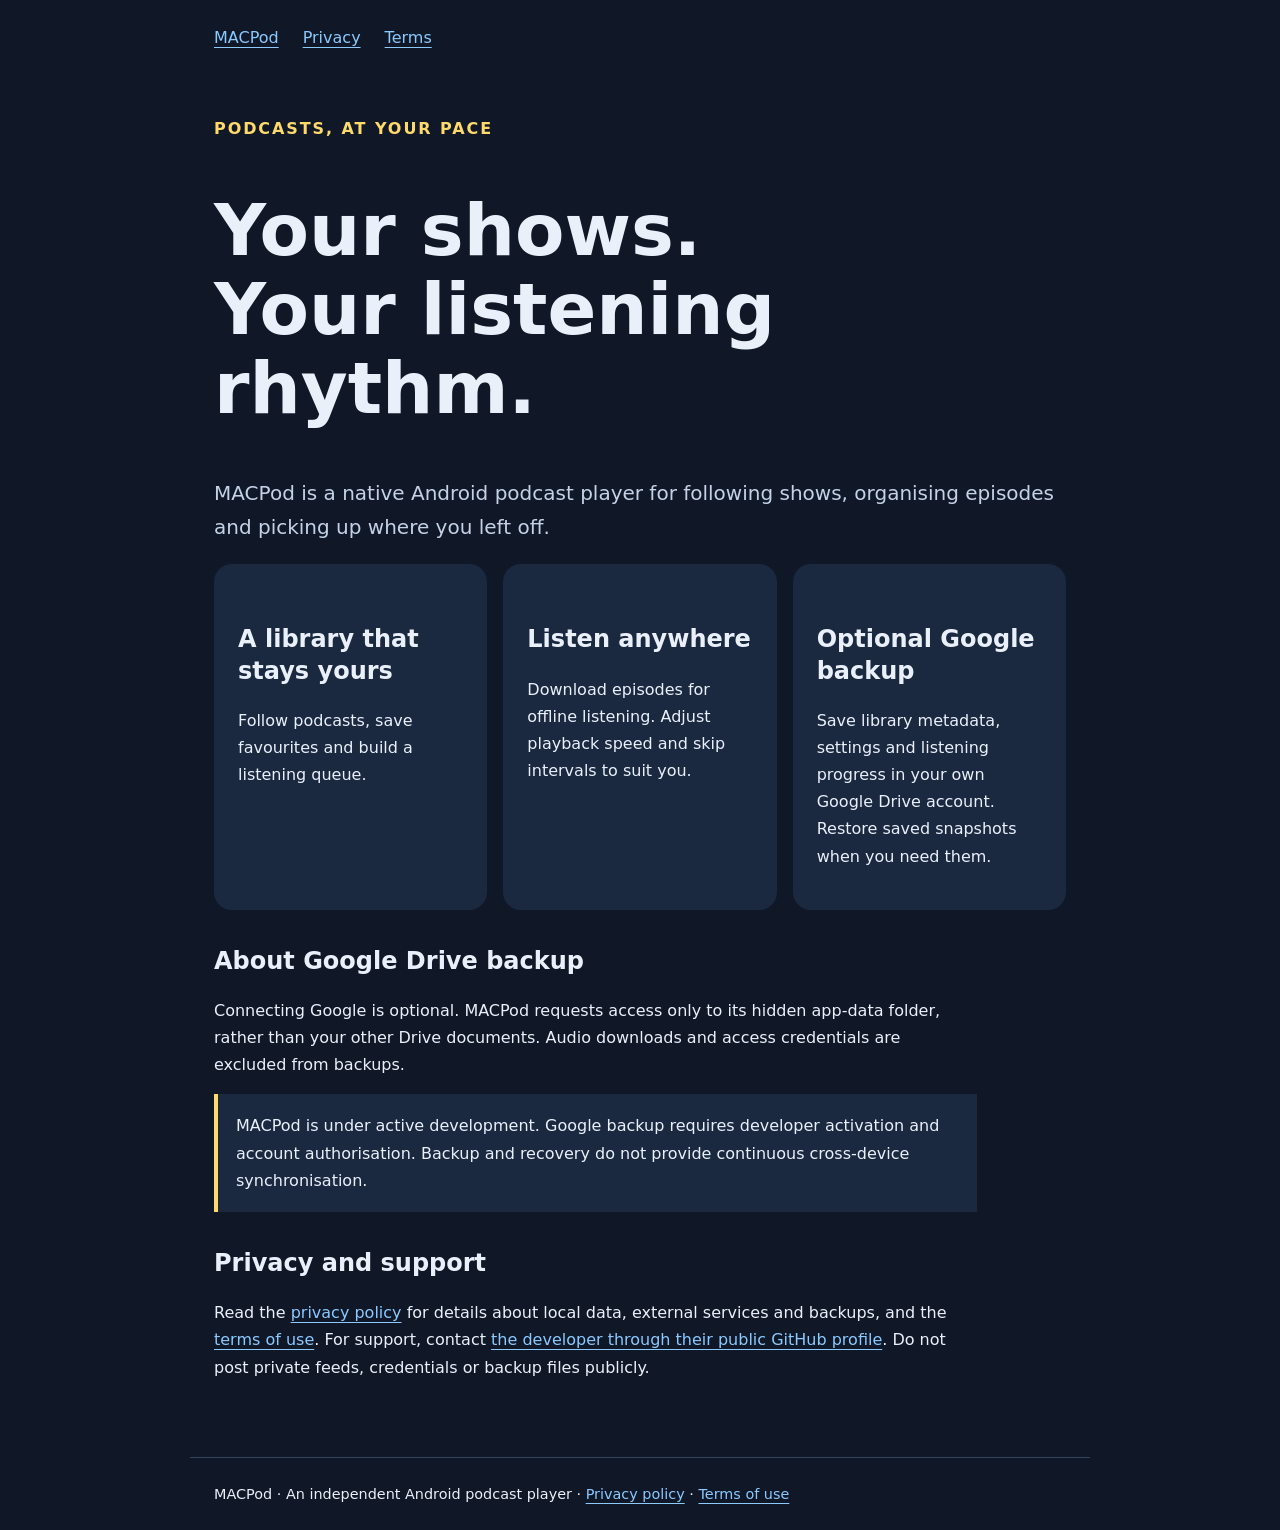
==== index.html @ 54d2666d "Add MACPod homepage, privacy policy and terms" ====
<!doctype html>
<html lang="en"><head><meta charset="utf-8"><meta name="viewport" content="width=device-width,initial-scale=1"><meta name="description" content="MACPod, an Android podcast player with offline listening and optional Google Drive backup."><title>Listen your way | MACPod</title><link rel="stylesheet" href="styles.css"></head><body><header><nav aria-label="Main navigation"><a href="index.html">MACPod</a><a href="privacy.html">Privacy</a><a href="terms.html">Terms</a></nav></header><main><p class="tag">Podcasts, at your pace</p><h1>Your shows.<br>Your listening rhythm.</h1><p class="lead">MACPod is a native Android podcast player for following shows, organising episodes and picking up where you left off.</p><div class="grid"><section class="card"><h2>A library that stays yours</h2><p>Follow podcasts, save favourites and build a listening queue.</p></section><section class="card"><h2>Listen anywhere</h2><p>Download episodes for offline listening. Adjust playback speed and skip intervals to suit you.</p></section><section class="card"><h2>Optional Google backup</h2><p>Save library metadata, settings and listening progress in your own Google Drive account. Restore saved snapshots when you need them.</p></section></div><h2>About Google Drive backup</h2><p>Connecting Google is optional. MACPod requests access only to its hidden app-data folder, rather than your other Drive documents. Audio downloads and access credentials are excluded from backups.</p><p class="notice">MACPod is under active development. Google backup requires developer activation and account authorisation. Backup and recovery do not provide continuous cross-device synchronisation.</p><h2>Privacy and support</h2><p>Read the <a href="privacy.html">privacy policy</a> for details about local data, external services and backups, and the <a href="terms.html">terms of use</a>. For support, contact <a href="https://github.com/MiguelArriaga">the developer through their public GitHub profile</a>. Do not post private feeds, credentials or backup files publicly.</p></main><footer>MACPod · An independent Android podcast player · <a href="privacy.html">Privacy policy</a> · <a href="terms.html">Terms of use</a></footer></body></html>
---- styles.css ----
:root{color-scheme:dark;font-family:system-ui,sans-serif;background:#101827;color:#eaf0fa}*{box-sizing:border-box}body{margin:0;line-height:1.7}header,main,footer{max-width:900px;margin:auto;padding:24px}nav{display:flex;flex-wrap:wrap;gap:24px}a{color:#8bc9ff;text-underline-offset:4px}a:focus-visible{outline:3px solid #ffda6b;outline-offset:5px}h1{font-size:clamp(2.5rem,8vw,4.5rem);line-height:1.1}h2{line-height:1.3;margin-top:36px}.tag{color:#ffda6b;font-weight:700;letter-spacing:.12em;text-transform:uppercase}.lead{font-size:1.25rem;color:#c4d2e7}.grid{display:grid;grid-template-columns:repeat(auto-fit,minmax(220px,1fr));gap:16px}.card{padding:24px;background:#1a2940;border-radius:18px}.notice{padding:18px;border-left:4px solid #ffda6b;background:#1a2940}footer{border-top:1px solid #33445c;font-size:.9rem}main{padding-bottom:60px}p,li{max-width:75ch}
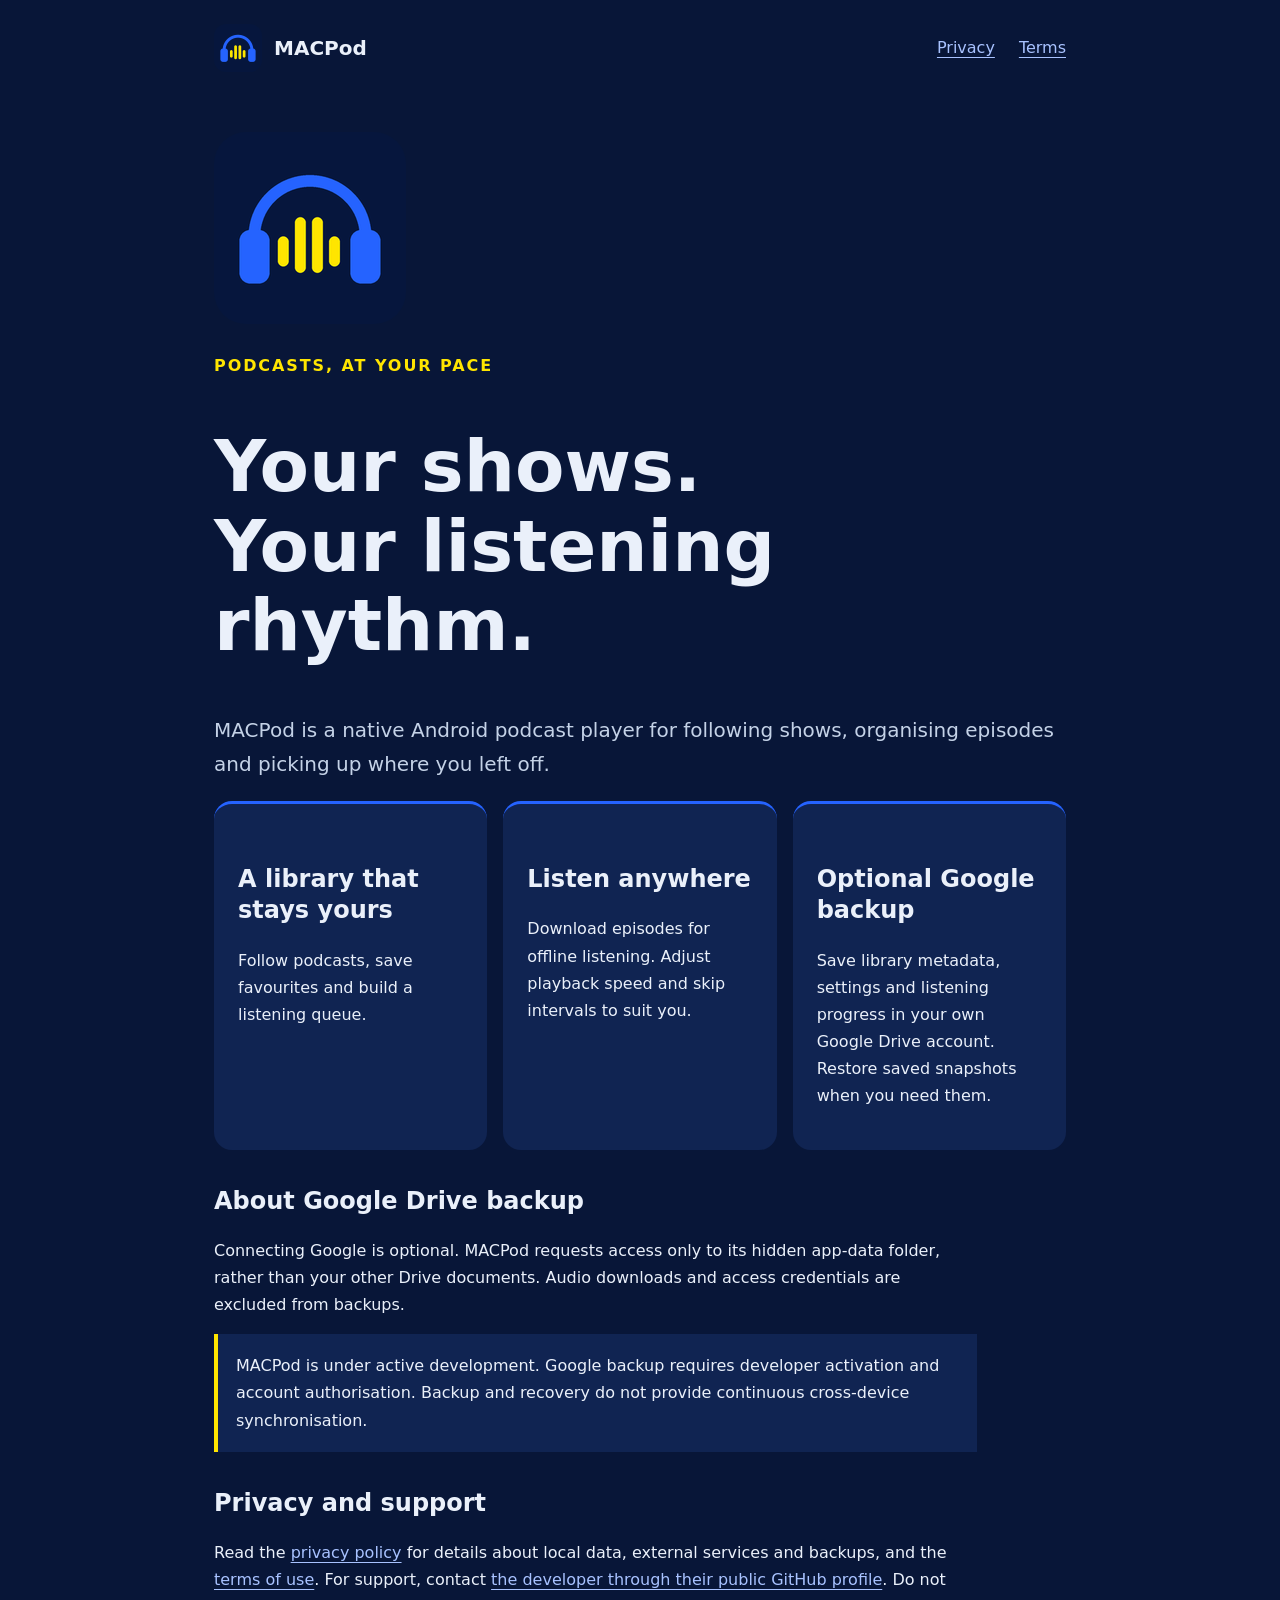
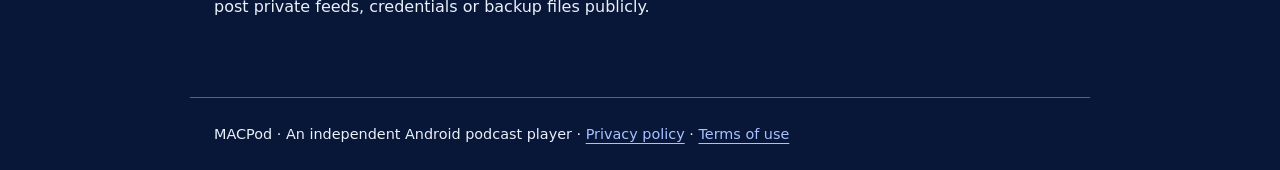
==== commit 5fdc137a: "Match website branding to MACPod app logo" ====
--- a/index.html
+++ b/index.html
@@ -1,2 +1,2 @@
 <!doctype html>
-<html lang="en"><head><meta charset="utf-8"><meta name="viewport" content="width=device-width,initial-scale=1"><meta name="description" content="MACPod, an Android podcast player with offline listening and optional Google Drive backup."><title>Listen your way | MACPod</title><link rel="stylesheet" href="styles.css"></head><body><header><nav aria-label="Main navigation"><a href="index.html">MACPod</a><a href="privacy.html">Privacy</a><a href="terms.html">Terms</a></nav></header><main><p class="tag">Podcasts, at your pace</p><h1>Your shows.<br>Your listening rhythm.</h1><p class="lead">MACPod is a native Android podcast player for following shows, organising episodes and picking up where you left off.</p><div class="grid"><section class="card"><h2>A library that stays yours</h2><p>Follow podcasts, save favourites and build a listening queue.</p></section><section class="card"><h2>Listen anywhere</h2><p>Download episodes for offline listening. Adjust playback speed and skip intervals to suit you.</p></section><section class="card"><h2>Optional Google backup</h2><p>Save library metadata, settings and listening progress in your own Google Drive account. Restore saved snapshots when you need them.</p></section></div><h2>About Google Drive backup</h2><p>Connecting Google is optional. MACPod requests access only to its hidden app-data folder, rather than your other Drive documents. Audio downloads and access credentials are excluded from backups.</p><p class="notice">MACPod is under active development. Google backup requires developer activation and account authorisation. Backup and recovery do not provide continuous cross-device synchronisation.</p><h2>Privacy and support</h2><p>Read the <a href="privacy.html">privacy policy</a> for details about local data, external services and backups, and the <a href="terms.html">terms of use</a>. For support, contact <a href="https://github.com/MiguelArriaga">the developer through their public GitHub profile</a>. Do not post private feeds, credentials or backup files publicly.</p></main><footer>MACPod · An independent Android podcast player · <a href="privacy.html">Privacy policy</a> · <a href="terms.html">Terms of use</a></footer></body></html>
+<html lang="en"><head><meta charset="utf-8"><meta name="viewport" content="width=device-width,initial-scale=1"><meta name="description" content="MACPod, an Android podcast player with offline listening and optional Google Drive backup."><title>Listen your way | MACPod</title><link rel="stylesheet" href="styles.css"><link rel="icon" type="image/png" href="assets/macpod-logo.png"></head><body><header><nav aria-label="Main navigation"><a class="brand" href="index.html"><img src="assets/macpod-logo.png" width="48" height="48" alt="">MACPod</a><a href="privacy.html">Privacy</a><a href="terms.html">Terms</a></nav></header><main><img class="hero-logo" src="assets/macpod-logo.png" width="192" height="192" alt="MACPod: blue headphones with four yellow waveform bars"><p class="tag">Podcasts, at your pace</p><h1>Your shows.<br>Your listening rhythm.</h1><p class="lead">MACPod is a native Android podcast player for following shows, organising episodes and picking up where you left off.</p><div class="grid"><section class="card"><h2>A library that stays yours</h2><p>Follow podcasts, save favourites and build a listening queue.</p></section><section class="card"><h2>Listen anywhere</h2><p>Download episodes for offline listening. Adjust playback speed and skip intervals to suit you.</p></section><section class="card"><h2>Optional Google backup</h2><p>Save library metadata, settings and listening progress in your own Google Drive account. Restore saved snapshots when you need them.</p></section></div><h2>About Google Drive backup</h2><p>Connecting Google is optional. MACPod requests access only to its hidden app-data folder, rather than your other Drive documents. Audio downloads and access credentials are excluded from backups.</p><p class="notice">MACPod is under active development. Google backup requires developer activation and account authorisation. Backup and recovery do not provide continuous cross-device synchronisation.</p><h2>Privacy and support</h2><p>Read the <a href="privacy.html">privacy policy</a> for details about local data, external services and backups, and the <a href="terms.html">terms of use</a>. For support, contact <a href="https://github.com/MiguelArriaga">the developer through their public GitHub profile</a>. Do not post private feeds, credentials or backup files publicly.</p></main><footer>MACPod · An independent Android podcast player · <a href="privacy.html">Privacy policy</a> · <a href="terms.html">Terms of use</a></footer></body></html>
--- a/styles.css
+++ b/styles.css
@@ -1 +1,2 @@
-:root{color-scheme:dark;font-family:system-ui,sans-serif;background:#101827;color:#eaf0fa}*{box-sizing:border-box}body{margin:0;line-height:1.7}header,main,footer{max-width:900px;margin:auto;padding:24px}nav{display:flex;flex-wrap:wrap;gap:24px}a{color:#8bc9ff;text-underline-offset:4px}a:focus-visible{outline:3px solid #ffda6b;outline-offset:5px}h1{font-size:clamp(2.5rem,8vw,4.5rem);line-height:1.1}h2{line-height:1.3;margin-top:36px}.tag{color:#ffda6b;font-weight:700;letter-spacing:.12em;text-transform:uppercase}.lead{font-size:1.25rem;color:#c4d2e7}.grid{display:grid;grid-template-columns:repeat(auto-fit,minmax(220px,1fr));gap:16px}.card{padding:24px;background:#1a2940;border-radius:18px}.notice{padding:18px;border-left:4px solid #ffda6b;background:#1a2940}footer{border-top:1px solid #33445c;font-size:.9rem}main{padding-bottom:60px}p,li{max-width:75ch}+:root{color-scheme:dark;font-family:system-ui,sans-serif;background:#081638;color:#eaf0fa}*{box-sizing:border-box}body{margin:0;line-height:1.7}header,main,footer{max-width:900px;margin:auto;padding:24px}nav{display:flex;flex-wrap:wrap;gap:24px}a{color:#a8c2ff;text-underline-offset:4px}a:focus-visible{outline:3px solid #FFE500;outline-offset:5px}h1{font-size:clamp(2.5rem,8vw,4.5rem);line-height:1.1}h2{line-height:1.3;margin-top:36px}.tag{color:#FFE500;font-weight:700;letter-spacing:.12em;text-transform:uppercase}.lead{font-size:1.25rem;color:#c4d2e7}.grid{display:grid;grid-template-columns:repeat(auto-fit,minmax(220px,1fr));gap:16px}.card{padding:24px;background:#102452;border-radius:18px}.notice{padding:18px;border-left:4px solid #FFE500;background:#102452}footer{border-top:1px solid #2563FF;font-size:.9rem}main{padding-bottom:60px}p,li{max-width:75ch}
+nav{align-items:center}.brand{display:inline-flex;align-items:center;gap:12px;margin-right:auto;color:#eaf0fa;font-size:1.25rem;font-weight:750;text-decoration:none}.brand img{border-radius:12px}.hero-logo{display:block;width:clamp(120px,25vw,192px);height:auto;border-radius:32px;margin:12px 0 28px}.card{border-top:3px solid #2563FF}.tag{color:#FFE500}
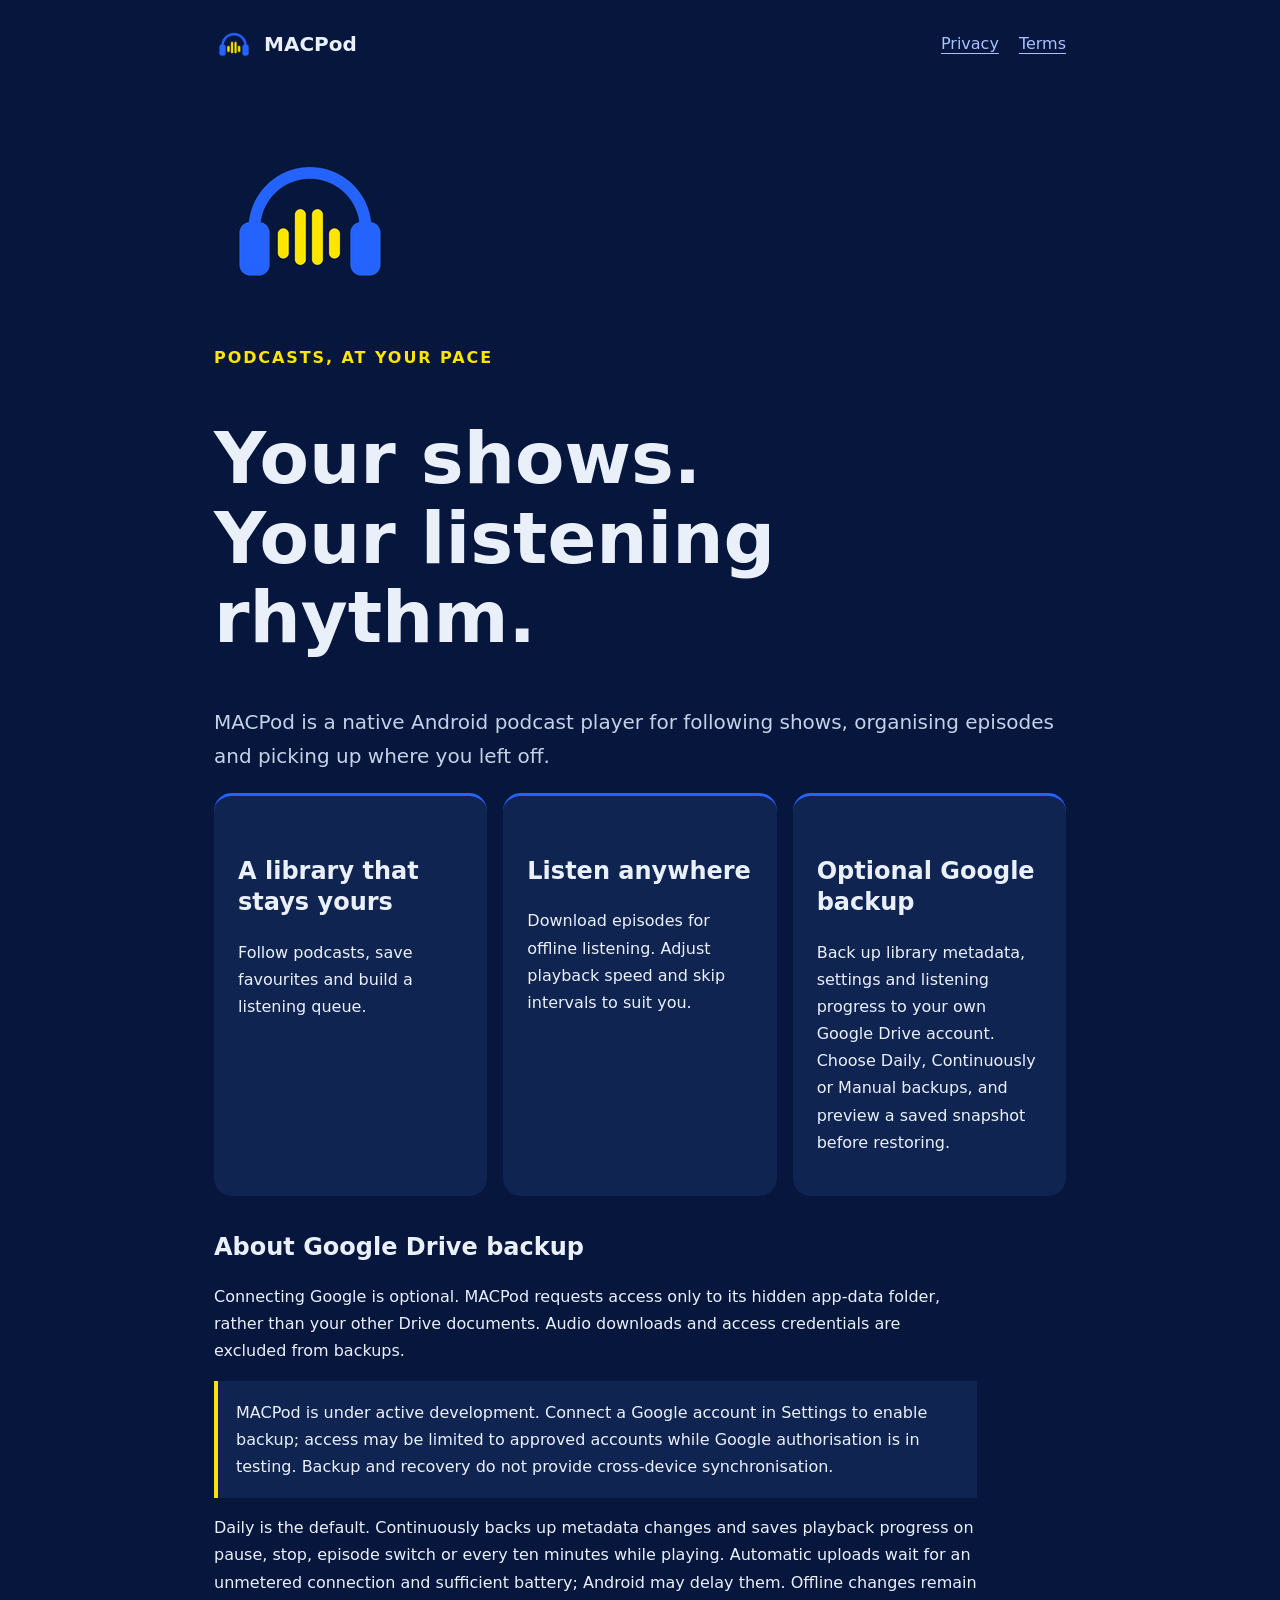
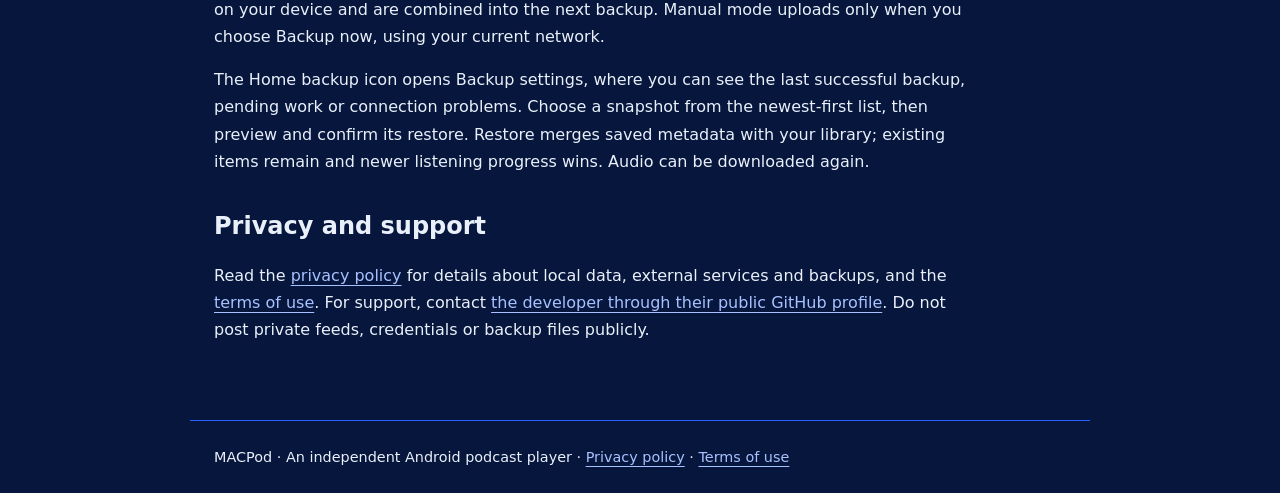
==== commit f41e1d26: "Update Google backup information for configurable snapshots" ====
--- a/index.html
+++ b/index.html
@@ -1,2 +1,3 @@
 <!doctype html>
-<html lang="en"><head><meta charset="utf-8"><meta name="viewport" content="width=device-width,initial-scale=1"><meta name="description" content="MACPod, an Android podcast player with offline listening and optional Google Drive backup."><title>Listen your way | MACPod</title><link rel="stylesheet" href="styles.css"><link rel="icon" type="image/png" href="assets/macpod-logo.png"></head><body><header><nav aria-label="Main navigation"><a class="brand" href="index.html"><img src="assets/macpod-logo.png" width="48" height="48" alt="">MACPod</a><a href="privacy.html">Privacy</a><a href="terms.html">Terms</a></nav></header><main><img class="hero-logo" src="assets/macpod-logo.png" width="192" height="192" alt="MACPod: blue headphones with four yellow waveform bars"><p class="tag">Podcasts, at your pace</p><h1>Your shows.<br>Your listening rhythm.</h1><p class="lead">MACPod is a native Android podcast player for following shows, organising episodes and picking up where you left off.</p><div class="grid"><section class="card"><h2>A library that stays yours</h2><p>Follow podcasts, save favourites and build a listening queue.</p></section><section class="card"><h2>Listen anywhere</h2><p>Download episodes for offline listening. Adjust playback speed and skip intervals to suit you.</p></section><section class="card"><h2>Optional Google backup</h2><p>Save library metadata, settings and listening progress in your own Google Drive account. Restore saved snapshots when you need them.</p></section></div><h2>About Google Drive backup</h2><p>Connecting Google is optional. MACPod requests access only to its hidden app-data folder, rather than your other Drive documents. Audio downloads and access credentials are excluded from backups.</p><p class="notice">MACPod is under active development. Google backup requires developer activation and account authorisation. Backup and recovery do not provide continuous cross-device synchronisation.</p><h2>Privacy and support</h2><p>Read the <a href="privacy.html">privacy policy</a> for details about local data, external services and backups, and the <a href="terms.html">terms of use</a>. For support, contact <a href="https://github.com/MiguelArriaga">the developer through their public GitHub profile</a>. Do not post private feeds, credentials or backup files publicly.</p></main><footer>MACPod · An independent Android podcast player · <a href="privacy.html">Privacy policy</a> · <a href="terms.html">Terms of use</a></footer></body></html>
+<html lang="en"><head><meta charset="utf-8"><meta name="viewport" content="width=device-width,initial-scale=1"><meta name="description" content="MACPod, an Android podcast player with offline listening and optional Google Drive backup."><title>Listen your way | MACPod</title><link rel="stylesheet" href="styles.css"><link rel="icon" type="image/png" href="assets/macpod-logo.png"></head><body><header><nav aria-label="Main navigation"><a class="brand" href="index.html"><img src="assets/macpod-logo.png" width="48" height="48" alt="">MACPod</a><a href="privacy.html">Privacy</a><a href="terms.html">Terms</a></nav></header><main><img class="hero-logo" src="assets/macpod-logo.png" width="192" height="192" alt="MACPod: blue headphones with four yellow waveform bars"><p class="tag">Podcasts, at your pace</p><h1>Your shows.<br>Your listening rhythm.</h1><p class="lead">MACPod is a native Android podcast player for following shows, organising episodes and picking up where you left off.</p><div class="grid"><section class="card"><h2>A library that stays yours</h2><p>Follow podcasts, save favourites and build a listening queue.</p></section><section class="card"><h2>Listen anywhere</h2><p>Download episodes for offline listening. Adjust playback speed and skip intervals to suit you.</p></section><section class="card"><h2>Optional Google backup</h2><p>Back up library metadata, settings and listening progress to your own Google Drive account. Choose Daily, Continuously or Manual backups, and preview a saved snapshot before restoring.</p></section></div><h2>About Google Drive backup</h2><p>Connecting Google is optional. MACPod requests access only to its hidden app-data folder, rather than your other Drive documents. Audio downloads and access credentials are excluded from backups.</p><p class="notice">MACPod is under active development. Connect a Google account in Settings to enable backup; access may be limited to approved accounts while Google authorisation is in testing. Backup and recovery do not provide cross-device synchronisation.</p><p>Daily is the default. Continuously backs up metadata changes and saves playback progress on pause, stop, episode switch or every ten minutes while playing. Automatic uploads wait for an unmetered connection and sufficient battery; Android may delay them. Offline changes remain on your device and are combined into the next backup. Manual mode uploads only when you choose Backup now, using your current network.</p><p>The Home backup icon opens Backup settings, where you can see the last successful backup, pending work or connection problems. Choose a snapshot from the newest-first list, then preview and confirm its restore. Restore merges saved metadata with your library; existing items remain and newer listening progress wins. Audio can be downloaded again.</p><h2>Privacy and support</h2><p>Read the <a href="privacy.html">privacy policy</a> for details about local data, external services and backups, and the <a href="terms.html">terms of use</a>. For support, contact <a href="https://github.com/MiguelArriaga">the developer through their public GitHub profile</a>. Do not post private feeds, credentials or backup files publicly.</p></main><footer>MACPod · An independent Android podcast player · <a href="privacy.html">Privacy policy</a> · <a href="terms.html">Terms of use</a></footer></body></html>
+
--- a/styles.css
+++ b/styles.css
@@ -1,2 +1,10 @@
-:root{color-scheme:dark;font-family:system-ui,sans-serif;background:#081638;color:#eaf0fa}*{box-sizing:border-box}body{margin:0;line-height:1.7}header,main,footer{max-width:900px;margin:auto;padding:24px}nav{display:flex;flex-wrap:wrap;gap:24px}a{color:#a8c2ff;text-underline-offset:4px}a:focus-visible{outline:3px solid #FFE500;outline-offset:5px}h1{font-size:clamp(2.5rem,8vw,4.5rem);line-height:1.1}h2{line-height:1.3;margin-top:36px}.tag{color:#FFE500;font-weight:700;letter-spacing:.12em;text-transform:uppercase}.lead{font-size:1.25rem;color:#c4d2e7}.grid{display:grid;grid-template-columns:repeat(auto-fit,minmax(220px,1fr));gap:16px}.card{padding:24px;background:#102452;border-radius:18px}.notice{padding:18px;border-left:4px solid #FFE500;background:#102452}footer{border-top:1px solid #2563FF;font-size:.9rem}main{padding-bottom:60px}p,li{max-width:75ch}
+:root{color-scheme:dark;font-family:system-ui,sans-serif;background:#06163d;color:#eaf0fa}*{box-sizing:border-box}body{margin:0;line-height:1.7}header,main,footer{max-width:900px;margin:auto;padding:24px}nav{display:flex;flex-wrap:wrap;gap:24px}a{color:#a8c2ff;text-underline-offset:4px}a:focus-visible{outline:3px solid #FFE500;outline-offset:5px}h1{font-size:clamp(2.5rem,8vw,4.5rem);line-height:1.1}h2{line-height:1.3;margin-top:36px}.tag{color:#FFE500;font-weight:700;letter-spacing:.12em;text-transform:uppercase}.lead{font-size:1.25rem;color:#c4d2e7}.grid{display:grid;grid-template-columns:repeat(auto-fit,minmax(220px,1fr));gap:16px}.card{padding:24px;background:#102452;border-radius:18px}.notice{padding:18px;border-left:4px solid #FFE500;background:#102452}footer{border-top:1px solid #2563FF;font-size:.9rem}main{padding-bottom:60px}p,li{max-width:75ch}
 nav{align-items:center}.brand{display:inline-flex;align-items:center;gap:12px;margin-right:auto;color:#eaf0fa;font-size:1.25rem;font-weight:750;text-decoration:none}.brand img{border-radius:12px}.hero-logo{display:block;width:clamp(120px,25vw,192px);height:auto;border-radius:32px;margin:12px 0 28px}.card{border-top:3px solid #2563FF}.tag{color:#FFE500}
+
+/* Keep the wordmark and utility links on the same centre line. */
+nav{display:grid;grid-template-columns:minmax(0,1fr) auto auto;align-items:center;column-gap:20px;row-gap:12px}
+nav>a{align-self:center;line-height:1.25}
+nav .brand{display:inline-grid;grid-template-columns:40px auto;align-items:center;justify-content:start;gap:10px;margin:0;min-width:0}
+.brand img{display:block;width:40px;height:40px;border-radius:0}
+.hero-logo{border-radius:0}
+@media(max-width:360px){nav{column-gap:12px}.brand{font-size:1.1rem}nav .brand{grid-template-columns:32px auto;gap:6px}.brand img{width:32px;height:32px}}
